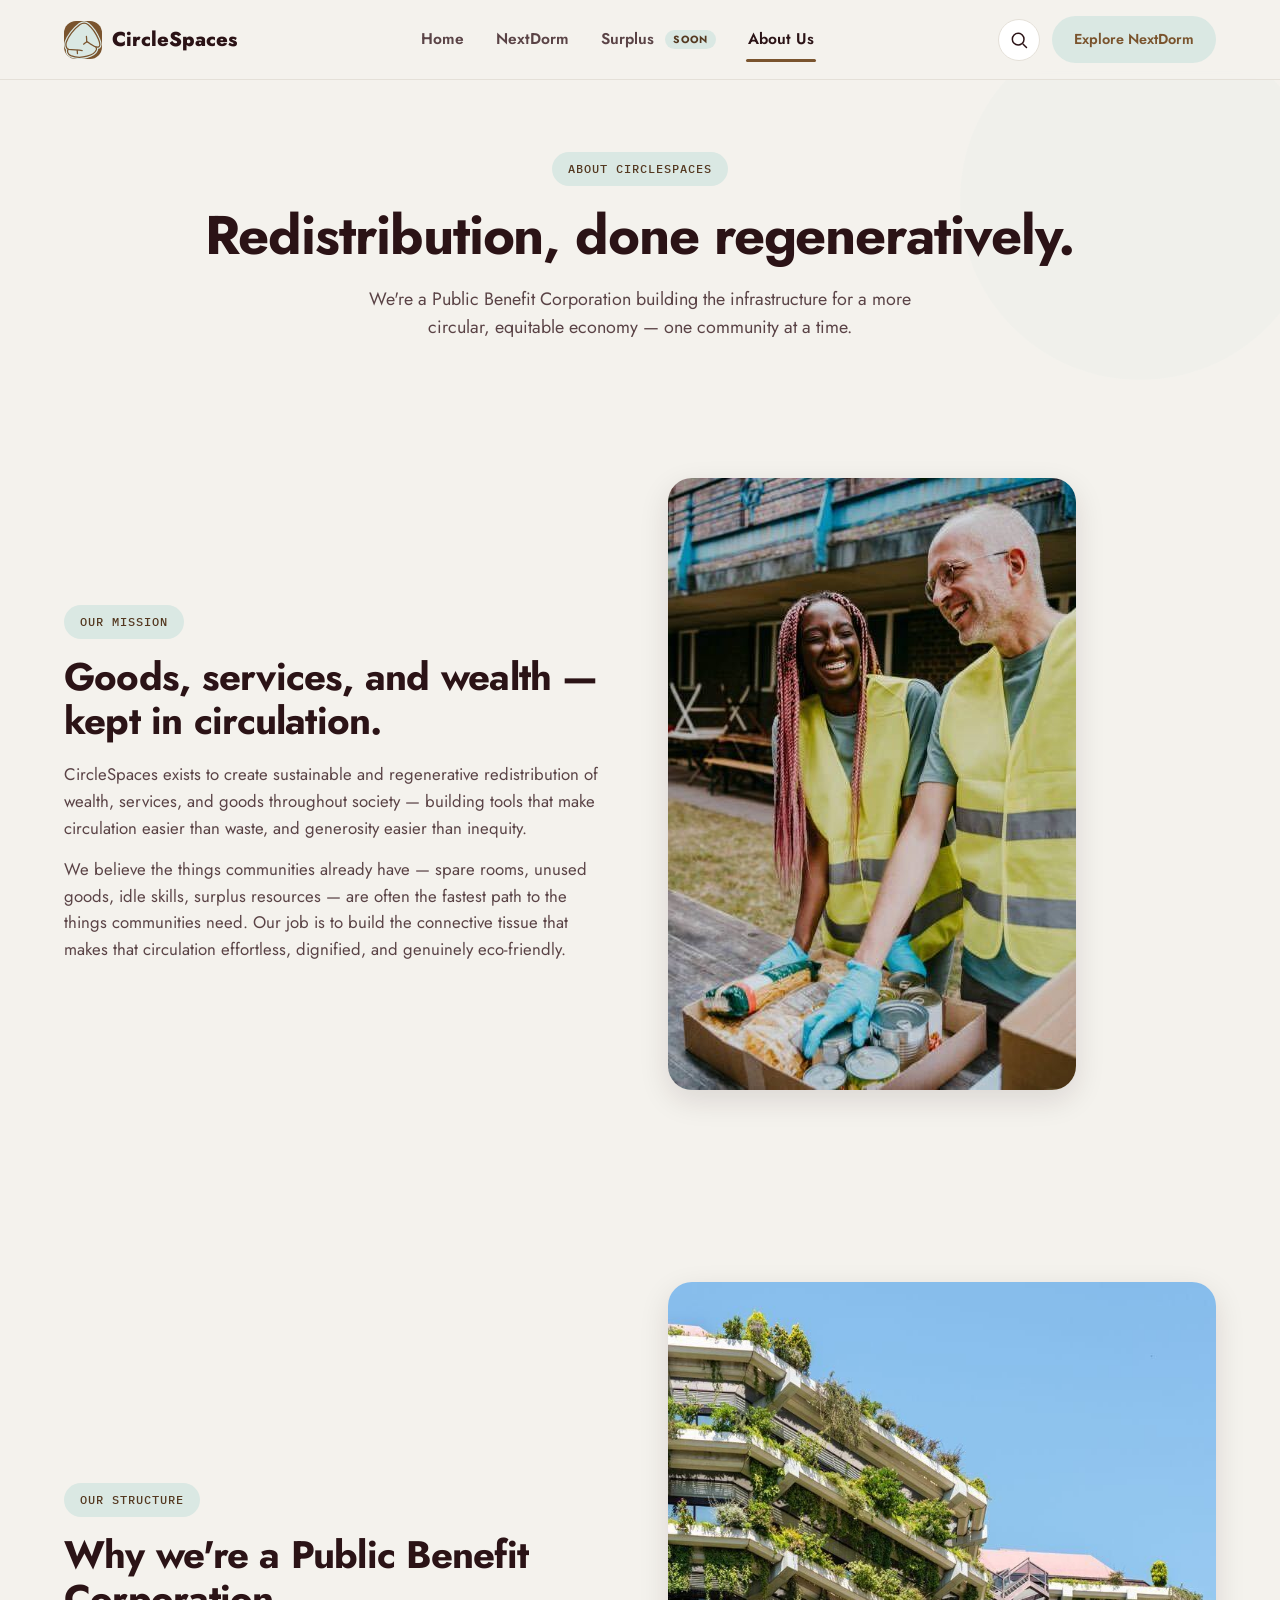
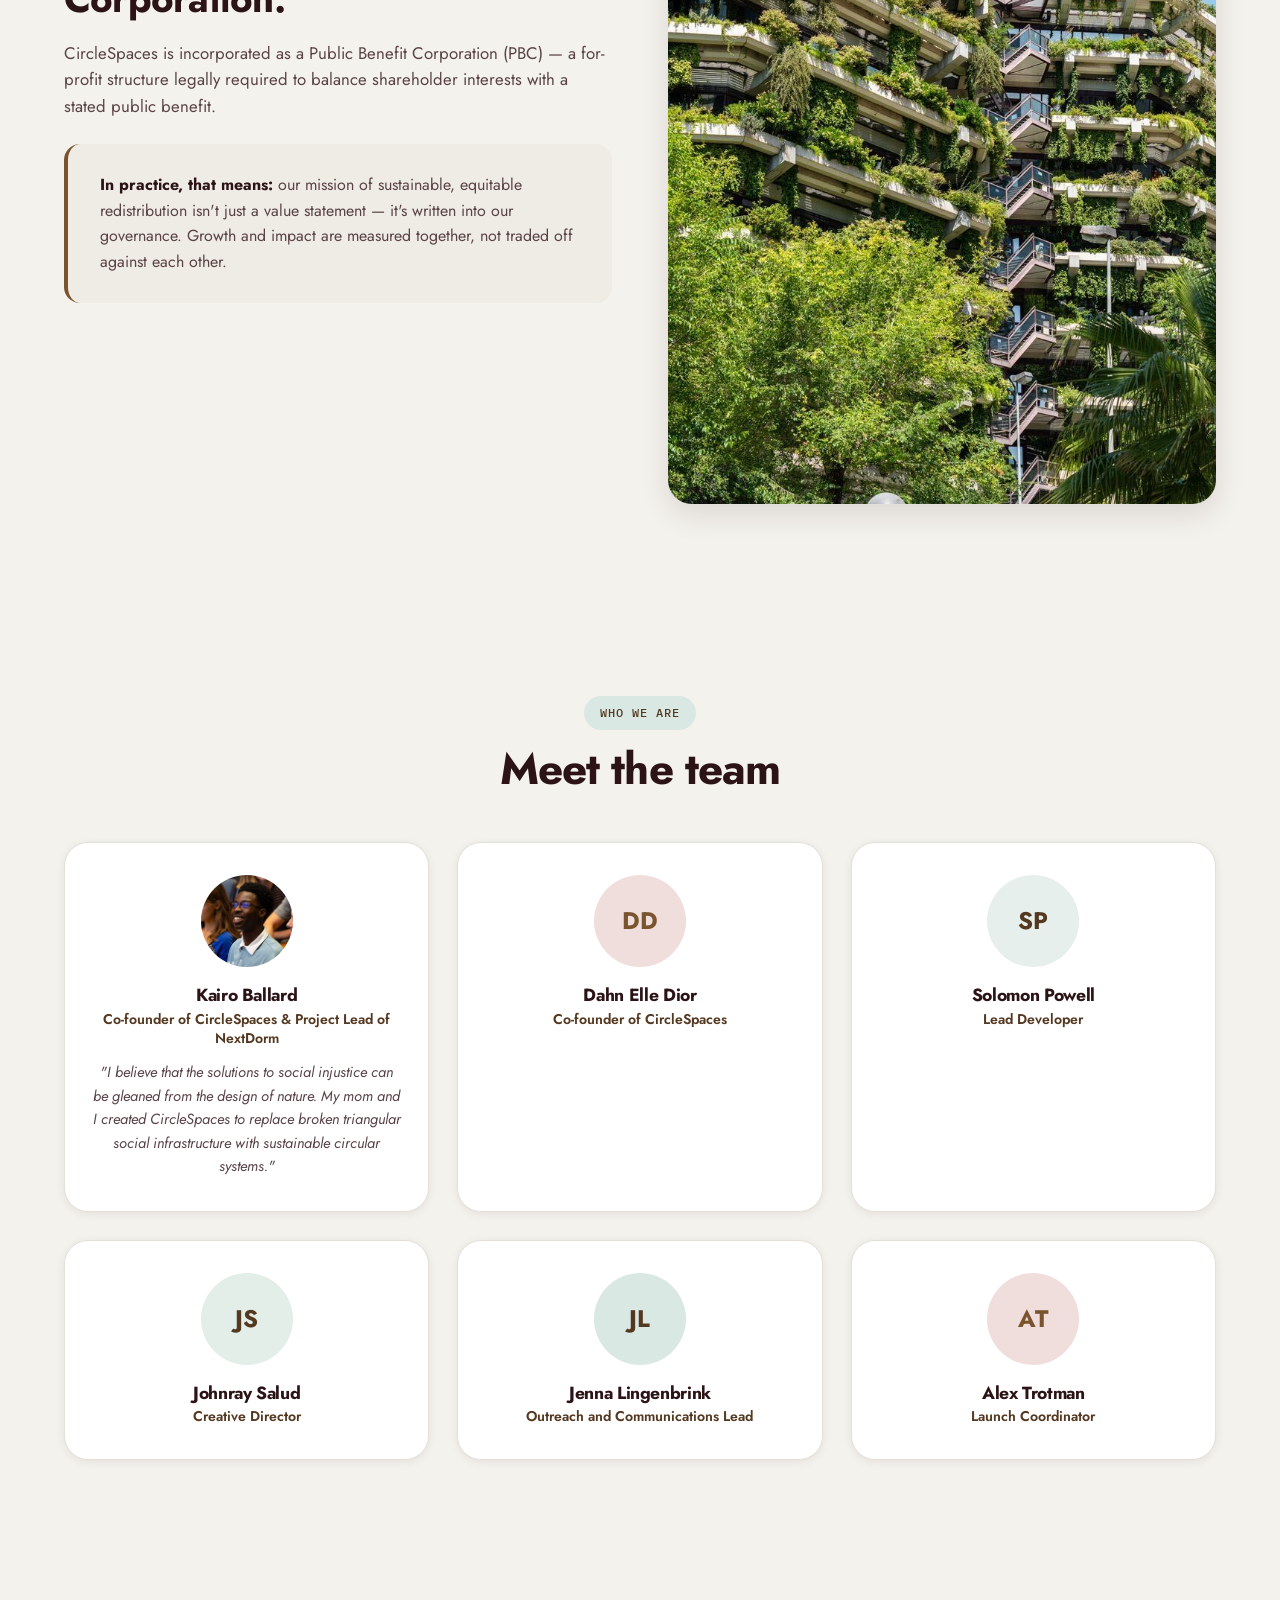
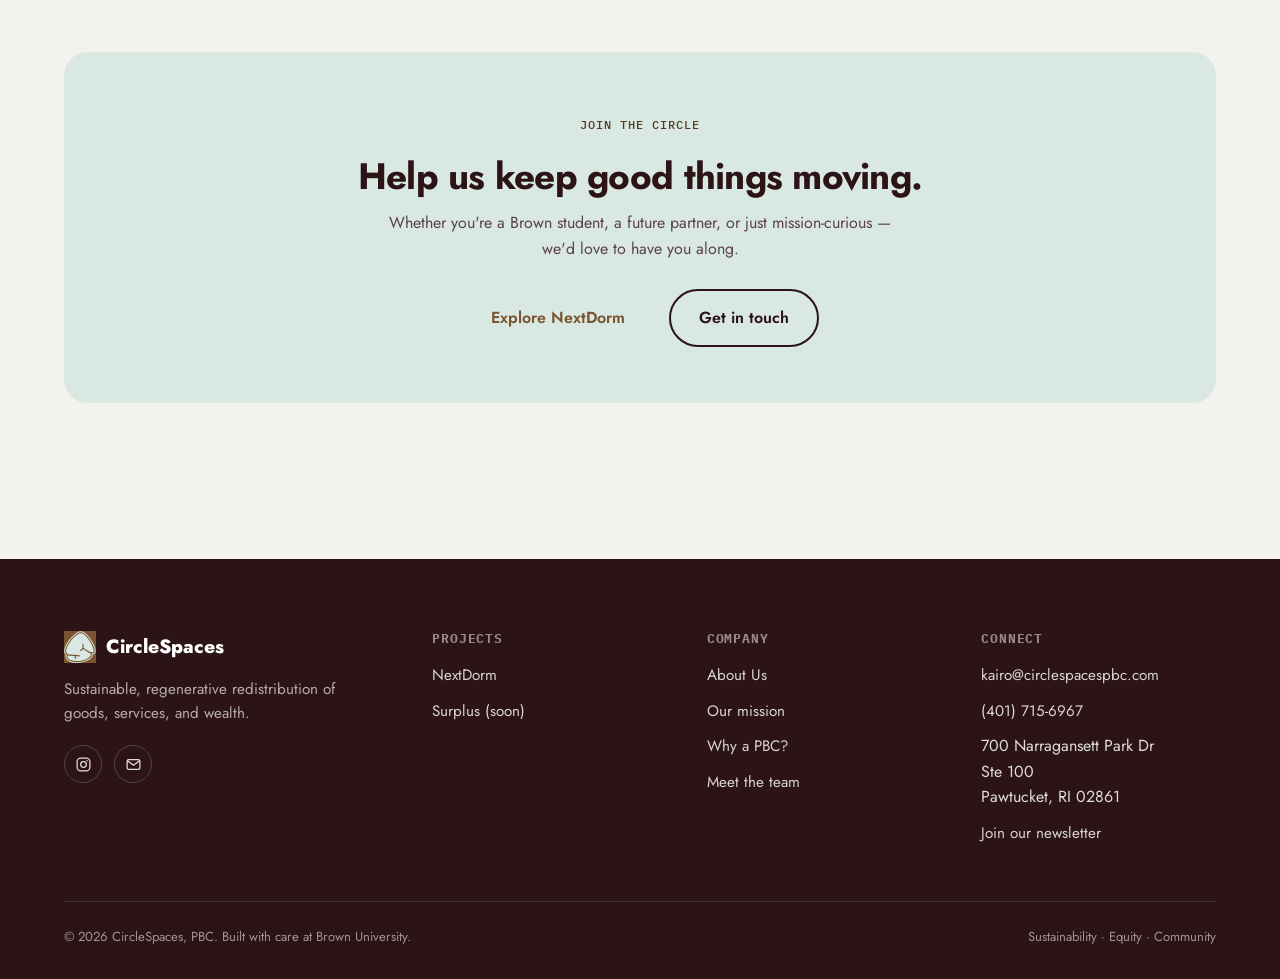
==== about/index.html @ fff47988 "Initial commit: CircleSpaces / NextDorm static site" ====
<!DOCTYPE html>
<html lang="en">
<head>
<meta charset="UTF-8">
<meta name="viewport" content="width=device-width, initial-scale=1.0">
<title>About Us | CircleSpaces</title>
<meta name="description" content="CircleSpaces is a Public Benefit Corporation building tools for the sustainable, equitable redistribution of goods, services, and wealth.">
<link rel="preconnect" href="https://fonts.googleapis.com">
<link rel="preconnect" href="https://fonts.gstatic.com" crossorigin>
<link href="https://fonts.googleapis.com/css2?family=Jost:wght@400;500;600;700;800&family=IBM+Plex+Mono:wght@400;500&display=swap" rel="stylesheet">
<link rel="icon" href="/assets/brand/favicon.svg" type="image/svg+xml">
<link rel="apple-touch-icon" href="/assets/brand/logo-icon.svg">
<link rel="stylesheet" href="/css/styles.css">
</head>
<body>
<a class="skip-link" href="#main">Skip to main content</a>

<header class="site-header">
  <nav class="nav container" aria-label="Primary">
    <a href="/" class="nav-brand">
      <img class="brand-mark" src="/assets/brand/logo-icon.svg" alt="" width="38" height="38">
      CircleSpaces
    </a>

    <div class="nav-links">
      <a href="/">Home</a>
      <a href="/nextdorm/">NextDorm</a>
      <a href="/surplus/">Surplus <span class="nav-badge">Soon</span></a>
      <a href="/about/" aria-current="page">About Us</a>
    </div>

    <div class="nav-actions">
      <div class="search-wrap">
        <button class="icon-btn" data-search-toggle aria-haspopup="true" aria-label="Search the site">
          <svg width="20" height="20" viewBox="0 0 24 24" fill="none" aria-hidden="true"><circle cx="11" cy="11" r="7" stroke="currentColor" stroke-width="1.8"/><path d="M21 21L17 17" stroke="currentColor" stroke-width="1.8" stroke-linecap="round"/></svg>
        </button>
        <div class="search-panel" data-search-panel data-open="false" role="dialog" aria-label="Site search">
          <label class="visually-hidden" for="search-input">Search CircleSpaces</label>
          <input type="search" id="search-input" placeholder="Search pages, mission, projects…">
          <ul class="search-results" data-search-results></ul>
        </div>
      </div>
      <a href="/nextdorm/" class="btn btn-primary btn-sm nav-cta">Explore NextDorm</a>
      <button class="icon-btn nav-toggle" data-nav-toggle aria-label="Open menu" aria-expanded="false" aria-controls="mobile-menu">
        <svg width="20" height="20" viewBox="0 0 24 24" fill="none" aria-hidden="true"><path d="M3 6H21M3 12H21M3 18H21" stroke="currentColor" stroke-width="1.8" stroke-linecap="round"/></svg>
      </button>
    </div>
  </nav>
</header>

<div class="mobile-menu" id="mobile-menu" data-mobile-menu data-open="false">
  <div class="mobile-menu-top">
    <button class="icon-btn" data-mobile-close aria-label="Close menu">
      <svg width="18" height="18" viewBox="0 0 24 24" fill="none" aria-hidden="true"><path d="M6 6L18 18M6 18L18 6" stroke="currentColor" stroke-width="1.8" stroke-linecap="round"/></svg>
    </button>
  </div>
  <nav aria-label="Mobile">
    <a href="/">Home</a>
    <a href="/nextdorm/">NextDorm</a>
    <a href="/surplus/">Surplus <span class="nav-badge">Soon</span></a>
    <a href="/about/">About Us</a>
  </nav>
  <a href="/nextdorm/" class="btn btn-primary">Explore NextDorm</a>
</div>

<main id="main">

  <section class="page-hero container" style="position:relative;">
    <div class="blob" style="width:360px;height:360px;background:var(--yellow);top:-60px;right:-80px;opacity:0.14;z-index:0;"></div>
    <div style="position:relative;z-index:1;">
      <span class="eyebrow reveal is-visible">About CircleSpaces</span>
      <h1 class="reveal is-visible">Redistribution, done regeneratively.</h1>
      <p class="reveal is-visible">We're a Public Benefit Corporation building the infrastructure for a more circular, equitable economy — one community at a time.</p>
    </div>
  </section>

  <!-- ============ MISSION ============ -->
  <section class="section-pad" id="mission">
    <div class="container">
      <div class="two-col">
        <div class="reveal">
          <span class="eyebrow">Our mission</span>
          <h2 style="margin-top:16px;font-size:clamp(1.8rem,3.5vw,2.4rem);">Goods, services, and wealth — kept in circulation.</h2>
          <p style="margin-top:18px;color:var(--ink-soft);font-size:1.05rem;">
            CircleSpaces exists to create sustainable and regenerative redistribution of wealth, services, and goods throughout society — building tools that make circulation easier than waste, and generosity easier than inequity.
          </p>
          <p style="margin-top:14px;color:var(--ink-soft);font-size:1.05rem;">
            We believe the things communities already have — spare rooms, unused goods, idle skills, surplus resources — are often the fastest path to the things communities need. Our job is to build the connective tissue that makes that circulation effortless, dignified, and genuinely eco-friendly.
          </p>
        </div>
        <img class="reveal" src="/assets/images/collage-volunteers.jpg" alt="Volunteers smiling while packing donated goods into a box" loading="lazy">
      </div>
    </div>
  </section>

  <!-- ============ WHY A PBC ============ -->
  <section class="section-pad" id="pbc">
    <div class="container">
      <div class="two-col">
        <div class="reveal">
          <span class="eyebrow">Our structure</span>
          <h2 style="margin-top:16px;font-size:clamp(1.8rem,3.5vw,2.4rem);">Why we're a Public Benefit Corporation.</h2>
          <p style="margin-top:18px;color:var(--ink-soft);font-size:1.05rem;">
            CircleSpaces is incorporated as a Public Benefit Corporation (PBC) — a for-profit structure legally required to balance shareholder interests with a stated public benefit.
          </p>
          <div class="pbc-box">
            <p><strong>In practice, that means:</strong> our mission of sustainable, equitable redistribution isn't just a value statement — it's written into our governance. Growth and impact are measured together, not traded off against each other.</p>
          </div>
        </div>
        <img class="reveal" src="/assets/images/collage-greenbuilding.jpg" alt="A tall building densely covered in green plants, symbolizing regenerative design" loading="lazy">
      </div>
    </div>
  </section>

  <!-- ============ TEAM ============ -->
  <section class="section-pad" id="team">
    <div class="container">
      <div class="section-head center">
        <span class="eyebrow">Who we are</span>
        <h2>Meet the team</h2>
      </div>
      <div class="team-grid reveal-stagger">
        <div class="card team-card">
          <div class="team-avatar"><img src="/assets/team/kairo-ballard.jpg" alt="Kairo Ballard" style="object-position:50% 12%;"></div>
          <h3>Kairo Ballard</h3>
          <p class="team-role">Co-founder of CircleSpaces &amp; Project Lead of NextDorm</p>
          <p class="team-bio">"I believe that the solutions to social injustice can be gleaned from the design of nature. My mom and I created CircleSpaces to replace broken triangular social infrastructure with sustainable circular systems."</p>
        </div>
        <div class="card team-card">
          <div class="team-avatar" style="background:#F0DEDC;color:var(--maroon);">DD</div>
          <h3>Dahn Elle Dior</h3>
          <p class="team-role">Co-founder of CircleSpaces</p>
        </div>
        <div class="card team-card">
          <div class="team-avatar" style="background:#E6EFEC;color:var(--yellow-dark);">SP</div>
          <h3>Solomon Powell</h3>
          <p class="team-role">Lead Developer</p>
        </div>
        <div class="card team-card">
          <div class="team-avatar" style="background:#E3EEE8;color:var(--green-dark);">JS</div>
          <h3>Johnray Salud</h3>
          <p class="team-role">Creative Director</p>
        </div>
        <div class="card team-card">
          <div class="team-avatar" style="background:var(--mist);color:var(--green-dark);">JL</div>
          <h3>Jenna Lingenbrink</h3>
          <p class="team-role">Outreach and Communications Lead</p>
        </div>
        <div class="card team-card">
          <div class="team-avatar" style="background:#F0DEDC;color:var(--maroon);">AT</div>
          <h3>Alex Trotman</h3>
          <p class="team-role">Launch Coordinator</p>
        </div>
      </div>
    </div>
  </section>

  <!-- ============ CTA ============ -->
  <section class="section-pad" id="join">
    <div class="container">
      <div class="cta-band reveal">
        <span class="eyebrow">Join the circle</span>
        <h2 style="margin-top:14px;">Help us keep good things moving.</h2>
        <p>Whether you're a Brown student, a future partner, or just mission-curious — we'd love to have you along.</p>
        <div style="margin-top:28px;display:flex;gap:14px;justify-content:center;flex-wrap:wrap;">
          <a href="/nextdorm/" class="btn btn-primary">Explore NextDorm</a>
          <a href="mailto:kairo@circlespacespbc.com" class="btn btn-outline">Get in touch</a>
        </div>
      </div>
    </div>
  </section>

</main>

<footer class="site-footer">
  <div class="container">
    <div class="footer-top">
      <div>
        <div class="footer-brand">
          <img src="/assets/brand/logo-icon.svg" alt="" width="32" height="32">
          CircleSpaces
        </div>
        <p class="footer-tagline">Sustainable, regenerative redistribution of goods, services, and wealth.</p>
        <div class="footer-social" style="margin-top:20px;">
          <a href="#" aria-label="CircleSpaces on Instagram"><svg width="17" height="17" viewBox="0 0 24 24" fill="none" aria-hidden="true"><rect x="3" y="3" width="18" height="18" rx="5" stroke="currentColor" stroke-width="1.8"/><circle cx="12" cy="12" r="4" stroke="currentColor" stroke-width="1.8"/><circle cx="17.2" cy="6.8" r="1" fill="currentColor"/></svg></a>
          <a href="mailto:kairo@circlespacespbc.com" aria-label="Email CircleSpaces"><svg width="17" height="17" viewBox="0 0 24 24" fill="none" aria-hidden="true"><rect x="3" y="5" width="18" height="14" rx="2.5" stroke="currentColor" stroke-width="1.8"/><path d="M4 7L12 13L20 7" stroke="currentColor" stroke-width="1.8" stroke-linecap="round" stroke-linejoin="round"/></svg></a>
        </div>
      </div>
      <div class="footer-col">
        <h4>Projects</h4>
        <ul>
          <li><a href="/nextdorm/">NextDorm</a></li>
          <li><a href="/surplus/">Surplus (soon)</a></li>
        </ul>
      </div>
      <div class="footer-col">
        <h4>Company</h4>
        <ul>
          <li><a href="/about/">About Us</a></li>
          <li><a href="/about/#mission">Our mission</a></li>
          <li><a href="/about/#pbc">Why a PBC?</a></li>
          <li><a href="/about/#team">Meet the team</a></li>
        </ul>
      </div>
      <div class="footer-col">
        <h4>Connect</h4>
        <ul>
          <li><a href="mailto:kairo@circlespacespbc.com">kairo@circlespacespbc.com</a></li>
          <li><a href="tel:+14017156967">(401) 715-6967</a></li>
          <li>700 Narragansett Park Dr<br>Ste 100<br>Pawtucket, RI 02861</li>
          <li><a href="/#join">Join our newsletter</a></li>
        </ul>
      </div>
    </div>
    <div class="footer-bottom">
      <span>© 2026 CircleSpaces, PBC. Built with care at Brown University.</span>
      <span>Sustainability · Equity · Community</span>
    </div>
  </div>
</footer>

<script src="/js/main.js"></script>
</body>
</html>
---- css/styles.css ----
/* ===================================================================
   CircleSpaces design tokens + shared components
   =================================================================== */

:root {
  /* CircleSpaces brand palette — Street Reuleaux identity (Brown / Commons Blue / Ink / Paper) */
  --mist: #DAE8E3;
  --mist-soft: #ECF3F0;
  --green: #7A542E;
  --green-dark: #543820;
  --yellow: #DAE8E3;
  --yellow-dark: #543820;
  --brown: #5A4346;
  --maroon: #7A542E;

  --ink: #2B1316;
  --ink-soft: #5A4346;
  --paper: #F4F2ED;
  --paper-alt: #EFECE5;
  --white: #FFFFFF;

  --border: #E4E0D8;

  --radius-sm: 10px;
  --radius-md: 16px;
  --radius-lg: 24px;
  --radius-pill: 999px;

  --shadow-sm: 0 2px 10px rgba(43, 19, 22, 0.07);
  --shadow-md: 0 10px 30px rgba(43, 19, 22, 0.12);
  --shadow-lg: 0 24px 60px rgba(43, 19, 22, 0.16);

  --ease-out: cubic-bezier(0.16, 1, 0.3, 1);
  --dur-fast: 180ms;
  --dur-med: 320ms;
  --dur-slow: 560ms;

  --container: 1200px;
}

* {
  box-sizing: border-box;
}

html {
  scroll-behavior: smooth;
  -webkit-text-size-adjust: 100%;
}

@media (prefers-reduced-motion: reduce) {
  html {
    scroll-behavior: auto;
  }
  *, *::before, *::after {
    animation-duration: 0.001ms !important;
    animation-iteration-count: 1 !important;
    transition-duration: 0.001ms !important;
    scroll-behavior: auto !important;
  }
}

body {
  margin: 0;
  font-family: "Jost", -apple-system, BlinkMacSystemFont, "Segoe UI", sans-serif;
  color: var(--ink);
  background: var(--paper);
  line-height: 1.6;
  font-size: 16px;
  min-height: 100dvh;
  overflow-x: hidden;
}

h1, h2, h3, h4 {
  font-family: "Jost", sans-serif;
  line-height: 1.15;
  margin: 0;
  font-weight: 700;
  letter-spacing: -0.02em;
}

p {
  margin: 0;
}

a {
  color: inherit;
  text-decoration: none;
}

img {
  max-width: 100%;
  display: block;
}

button {
  font-family: inherit;
  cursor: pointer;
}

ul {
  margin: 0;
  padding: 0;
  list-style: none;
}

.container {
  max-width: var(--container);
  margin: 0 auto;
  padding: 0 24px;
}

@media (max-width: 640px) {
  .container { padding: 0 20px; }
}

.visually-hidden {
  position: absolute;
  width: 1px;
  height: 1px;
  overflow: hidden;
  clip: rect(0 0 0 0);
  white-space: nowrap;
}

/* skip link */
.skip-link {
  position: absolute;
  left: -9999px;
  top: 0;
  background: var(--ink);
  color: var(--white);
  padding: 10px 18px;
  border-radius: var(--radius-sm);
  z-index: 1000;
}
.skip-link:focus {
  left: 16px;
  top: 16px;
}

:focus-visible {
  outline: 3px solid var(--green-dark);
  outline-offset: 2px;
  border-radius: 6px;
}

/* ===================== Buttons ===================== */

.btn {
  display: inline-flex;
  align-items: center;
  justify-content: center;
  gap: 8px;
  padding: 14px 28px;
  border-radius: var(--radius-pill);
  font-weight: 600;
  font-size: 1rem;
  border: 2px solid transparent;
  transition: filter var(--dur-fast) var(--ease-out), background var(--dur-fast) var(--ease-out), color var(--dur-fast) var(--ease-out), transform var(--dur-fast) var(--ease-out);
  white-space: nowrap;
}
.btn:active {
  transform: scale(0.98);
}
.btn-primary {
  background: var(--mist);
  color: var(--green);
}
.btn-primary:hover,
.btn-primary:focus-visible {
  filter: brightness(0.94);
}
.btn-outline {
  background: transparent;
  border-color: var(--ink);
  color: var(--ink);
}
.btn-outline:hover {
  background: var(--ink);
  color: var(--white);
}
.btn-outline-light {
  background: transparent;
  border-color: rgba(218, 232, 227, 0.7);
  color: var(--mist);
}
.btn-outline-light:hover {
  background: var(--mist);
  color: var(--green);
}
.btn-green {
  background: var(--green);
  color: var(--white);
}
.btn-green:hover,
.btn-green:focus-visible {
  filter: brightness(1.15);
}
.btn-lg {
  padding: 20px 44px;
  font-size: 1.15rem;
}
.btn-sm {
  padding: 10px 20px;
  font-size: 0.9rem;
}

/* ===================== Nav ===================== */

.site-header {
  position: sticky;
  top: 0;
  z-index: 200;
  background: rgba(244, 242, 237, 0.88);
  backdrop-filter: blur(10px);
  border-bottom: 1px solid var(--border);
}

.nav {
  display: flex;
  align-items: center;
  justify-content: space-between;
  gap: 24px;
  padding: 16px 24px;
}

.nav-brand {
  display: flex;
  align-items: center;
  gap: 10px;
  font-family: "Jost", sans-serif;
  font-weight: 800;
  font-size: 1.25rem;
  color: var(--ink);
  flex-shrink: 0;
}

.brand-mark {
  width: 38px;
  height: 38px;
  border-radius: 12px;
  flex-shrink: 0;
}

.nav-links {
  display: flex;
  align-items: center;
  gap: 28px;
  font-weight: 600;
  font-size: 0.97rem;
}

.nav-links a {
  position: relative;
  padding: 6px 2px;
  color: var(--ink-soft);
  transition: color var(--dur-fast);
}
.nav-links a:hover,
.nav-links a[aria-current="page"] {
  color: var(--ink);
}
.nav-links a[aria-current="page"]::after {
  content: "";
  position: absolute;
  left: 0;
  right: 0;
  bottom: -4px;
  height: 3px;
  background: var(--green);
  border-radius: 2px;
}

.nav-badge {
  font-size: 0.65rem;
  font-weight: 700;
  text-transform: uppercase;
  letter-spacing: 0.04em;
  background: var(--mist);
  color: var(--green-dark);
  padding: 2px 8px;
  border-radius: var(--radius-pill);
  margin-left: 6px;
  vertical-align: middle;
}

.nav-actions {
  display: flex;
  align-items: center;
  gap: 12px;
  flex-shrink: 0;
}

.icon-btn {
  display: inline-flex;
  align-items: center;
  justify-content: center;
  width: 42px;
  height: 42px;
  border-radius: 50%;
  border: 1.5px solid var(--border);
  background: var(--white);
  color: var(--ink);
  transition: background var(--dur-fast), border-color var(--dur-fast), transform var(--dur-fast);
}
.icon-btn:hover {
  background: var(--mist-soft);
  border-color: var(--green);
  transform: translateY(-1px);
}

.nav-toggle {
  display: none;
}

/* search */
.search-wrap {
  position: relative;
}
.search-panel {
  position: absolute;
  top: calc(100% + 10px);
  right: 0;
  width: min(360px, 90vw);
  background: var(--white);
  border-radius: var(--radius-md);
  box-shadow: var(--shadow-lg);
  padding: 14px;
  border: 1px solid var(--border);
  transform: translateY(-8px) scale(0.98);
  opacity: 0;
  pointer-events: none;
  transition: transform var(--dur-fast) var(--ease-out), opacity var(--dur-fast) var(--ease-out);
}
.search-panel[data-open="true"] {
  transform: translateY(0) scale(1);
  opacity: 1;
  pointer-events: auto;
}
.search-panel input[type="search"] {
  width: 100%;
  padding: 12px 14px;
  border-radius: var(--radius-sm);
  border: 1.5px solid var(--border);
  font-size: 0.95rem;
  font-family: inherit;
}
.search-panel input[type="search"]:focus {
  border-color: var(--green);
}
.search-results {
  margin-top: 10px;
  max-height: 280px;
  overflow-y: auto;
}
.search-results li a {
  display: block;
  padding: 10px 12px;
  border-radius: var(--radius-sm);
  font-size: 0.9rem;
  font-weight: 500;
}
.search-results li a:hover,
.search-results li a:focus-visible {
  background: var(--mist-soft);
}
.search-results .search-empty {
  padding: 10px 12px;
  color: var(--ink-soft);
  font-size: 0.88rem;
}
.search-results mark {
  background: var(--yellow);
  color: var(--ink);
  border-radius: 3px;
  padding: 0 2px;
}

@media (max-width: 860px) {
  .nav-links { display: none; }
  .nav-toggle {
    display: inline-flex;
  }
  .nav-cta { display: none; }
}

/* mobile drawer */
.mobile-menu {
  position: fixed;
  inset: 0;
  z-index: 300;
  background: var(--paper);
  display: flex;
  flex-direction: column;
  padding: 24px;
  transform: translateX(100%);
  transition: transform var(--dur-med) var(--ease-out);
}
.mobile-menu[data-open="true"] {
  transform: translateX(0);
}
.mobile-menu-top {
  display: flex;
  justify-content: flex-end;
}
.mobile-menu nav {
  margin-top: 40px;
  display: flex;
  flex-direction: column;
  gap: 8px;
}
.mobile-menu nav a {
  font-family: "Jost", sans-serif;
  font-size: 1.6rem;
  font-weight: 700;
  padding: 14px 4px;
  border-bottom: 1px solid var(--border);
}
.mobile-menu .btn {
  margin-top: 28px;
  align-self: flex-start;
}

/* ===================== Hero / sections ===================== */

section {
  position: relative;
}

.section-pad {
  padding: 96px 0;
}
@media (max-width: 700px) {
  .section-pad { padding: 64px 0; }
}

.eyebrow {
  display: inline-flex;
  align-items: center;
  gap: 8px;
  font-family: "IBM Plex Mono", monospace;
  font-weight: 500;
  font-size: 0.78rem;
  text-transform: uppercase;
  letter-spacing: 0.08em;
  color: var(--green-dark);
  background: var(--mist);
  padding: 7px 16px;
  border-radius: var(--radius-pill);
}

.section-head {
  max-width: 680px;
  margin-bottom: 48px;
}
.section-head h2 {
  font-size: clamp(1.9rem, 3.5vw, 2.75rem);
  margin-top: 14px;
}
.section-head p {
  margin-top: 16px;
  font-size: 1.1rem;
  color: var(--ink-soft);
}
.section-head.center {
  margin-left: auto;
  margin-right: auto;
  text-align: center;
}

/* reveal-on-scroll */
.reveal {
  opacity: 0;
  transform: translateY(28px);
  transition: opacity var(--dur-slow) var(--ease-out), transform var(--dur-slow) var(--ease-out);
}
.reveal.is-visible {
  opacity: 1;
  transform: translateY(0);
}
.reveal-stagger > * {
  opacity: 0;
  transform: translateY(24px);
  transition: opacity var(--dur-slow) var(--ease-out), transform var(--dur-slow) var(--ease-out);
}
.reveal-stagger.is-visible > * {
  opacity: 1;
  transform: translateY(0);
}
.reveal-stagger.is-visible > *:nth-child(1) { transition-delay: 0ms; }
.reveal-stagger.is-visible > *:nth-child(2) { transition-delay: 80ms; }
.reveal-stagger.is-visible > *:nth-child(3) { transition-delay: 160ms; }
.reveal-stagger.is-visible > *:nth-child(4) { transition-delay: 240ms; }
.reveal-stagger.is-visible > *:nth-child(5) { transition-delay: 320ms; }
.reveal-stagger.is-visible > *:nth-child(6) { transition-delay: 400ms; }

@media (prefers-reduced-motion: reduce) {
  .reveal, .reveal-stagger > * {
    opacity: 1;
    transform: none;
  }
}

/* blobs */
.blob {
  position: absolute;
  border-radius: 50%;
  filter: blur(0px);
  z-index: 0;
}

/* ===================== Cards ===================== */

.card {
  background: var(--white);
  border-radius: var(--radius-lg);
  border: 1px solid var(--border);
  box-shadow: var(--shadow-sm);
  transition: transform var(--dur-med) var(--ease-out), box-shadow var(--dur-med) var(--ease-out);
}
.card:hover {
  transform: translateY(-6px);
  box-shadow: var(--shadow-md);
}

.pillar-grid {
  display: grid;
  grid-template-columns: repeat(3, 1fr);
  gap: 24px;
}
@media (max-width: 860px) {
  .pillar-grid { grid-template-columns: 1fr; }
}
.pillar-card {
  padding: 36px 30px;
}
.pillar-icon {
  width: 56px;
  height: 56px;
  border-radius: 16px;
  display: inline-flex;
  align-items: center;
  justify-content: center;
  margin-bottom: 20px;
}
.pillar-card h3 {
  font-size: 1.25rem;
  margin-bottom: 10px;
}
.pillar-card p {
  color: var(--ink-soft);
  font-size: 0.98rem;
}

/* feature grid (nextdorm) */
.feature-grid {
  display: grid;
  grid-template-columns: repeat(2, 1fr);
  gap: 20px;
}
@media (max-width: 700px) {
  .feature-grid { grid-template-columns: 1fr; }
}
.feature-card {
  padding: 28px;
  display: flex;
  gap: 16px;
  align-items: flex-start;
}
.feature-card .pillar-icon {
  margin-bottom: 0;
  flex-shrink: 0;
}
.feature-card h3 {
  font-size: 1.1rem;
  margin-bottom: 6px;
}
.feature-card p {
  color: var(--ink-soft);
  font-size: 0.95rem;
}

/* ===================== Collage ===================== */

.collage {
  display: grid;
  grid-template-columns: repeat(6, 1fr);
  grid-auto-rows: 120px;
  gap: 16px;
}
.collage-item {
  position: relative;
  border-radius: var(--radius-md);
  overflow: hidden;
  box-shadow: var(--shadow-sm);
  border: 1px solid var(--border);
}
.collage-item img {
  width: 100%;
  height: 100%;
  object-fit: cover;
}
.collage-item .tag {
  position: absolute;
  left: 14px;
  bottom: 14px;
  background: rgba(43,19,22,0.72);
  color: var(--white);
  font-size: 0.78rem;
  font-weight: 600;
  padding: 6px 12px;
  border-radius: var(--radius-pill);
  backdrop-filter: blur(4px);
}
.collage-item.rotate-l { transform: rotate(-2deg); }
.collage-item.rotate-r { transform: rotate(2deg); }

.collage-item.c1 { grid-column: 1 / 3; grid-row: 1 / 3; }
.collage-item.c2 { grid-column: 3 / 5; grid-row: 1 / 2; }
.collage-item.c3 { grid-column: 5 / 7; grid-row: 1 / 3; }
.collage-item.c4 { grid-column: 3 / 4; grid-row: 2 / 4; }
.collage-item.c5 { grid-column: 4 / 5; grid-row: 2 / 3; }
.collage-item.c6 { grid-column: 1 / 3; grid-row: 3 / 4; }
.collage-item.c7 { grid-column: 4 / 7; grid-row: 3 / 4; }

@media (max-width: 860px) {
  .collage {
    grid-template-columns: repeat(2, 1fr);
    grid-auto-rows: 140px;
  }
  .collage-item.c1, .collage-item.c2, .collage-item.c3,
  .collage-item.c4, .collage-item.c5, .collage-item.c6, .collage-item.c7 {
    grid-column: auto;
    grid-row: span 2;
    transform: none;
  }
}

/* ===================== Flagship project card ===================== */

.flagship {
  display: grid;
  grid-template-columns: 1.1fr 1fr;
  gap: 0;
  border-radius: var(--radius-lg);
  overflow: hidden;
  background: var(--green);
  box-shadow: var(--shadow-md);
}
@media (max-width: 860px) {
  .flagship { grid-template-columns: 1fr; }
}
.flagship-copy {
  padding: 56px;
  color: var(--white);
  display: flex;
  flex-direction: column;
  justify-content: center;
  gap: 18px;
}
@media (max-width: 700px) {
  .flagship-copy { padding: 36px 28px; }
}
.flagship-copy .eyebrow {
  background: rgba(255,255,255,0.18);
  color: var(--white);
  align-self: flex-start;
}
.flagship-copy h3 {
  color: var(--white);
  font-size: clamp(1.6rem, 3vw, 2.2rem);
}
.flagship-copy p {
  color: rgba(255,255,255,0.92);
  font-size: 1.05rem;
}
.flagship-visual {
  position: relative;
  background: var(--yellow);
  min-height: 320px;
  display: flex;
  align-items: center;
  justify-content: center;
  overflow: hidden;
}
.flagship-visual img.mascot {
  width: 62%;
  max-width: 280px;
  filter: drop-shadow(0 14px 24px rgba(0,0,0,0.18));
  animation: float 5s ease-in-out infinite;
}
@media (prefers-reduced-motion: reduce) {
  .flagship-visual img.mascot { animation: none; }
}
@keyframes float {
  0%, 100% { transform: translateY(0); }
  50% { transform: translateY(-14px); }
}

/* surplus teaser card */
.surplus-card {
  padding: 40px;
  display: flex;
  align-items: center;
  justify-content: space-between;
  gap: 24px;
  flex-wrap: wrap;
  background: var(--paper-alt);
  border: 1.5px dashed var(--border);
}
.surplus-card h3 {
  font-size: 1.4rem;
}
.surplus-card p {
  color: var(--ink-soft);
  margin-top: 8px;
  max-width: 460px;
}

/* ===================== Stats band ===================== */

.stats-band {
  background: var(--ink);
  color: var(--white);
  border-radius: var(--radius-lg);
  padding: 56px 40px;
  display: grid;
  grid-template-columns: repeat(4, 1fr);
  gap: 24px;
  text-align: center;
}
@media (max-width: 860px) {
  .stats-band { grid-template-columns: repeat(2, 1fr); }
}
.stats-band .num {
  font-family: "Jost", sans-serif;
  font-size: clamp(2rem, 4vw, 2.75rem);
  font-weight: 800;
  color: var(--yellow);
}
.stats-band .label {
  margin-top: 6px;
  font-size: 0.92rem;
  color: rgba(255,255,255,0.78);
}

/* ===================== Newsletter / CTA band ===================== */

.cta-band {
  background: var(--mist);
  border-radius: var(--radius-lg);
  padding: 56px;
  text-align: center;
}
@media (max-width: 700px) {
  .cta-band { padding: 40px 24px; }
}
.cta-band h2 {
  font-size: clamp(1.7rem, 3vw, 2.3rem);
}
.cta-band p {
  margin-top: 12px;
  color: var(--ink-soft);
  max-width: 520px;
  margin-inline: auto;
}
.cta-form {
  margin-top: 28px;
  display: flex;
  gap: 10px;
  max-width: 440px;
  margin-inline: auto;
  flex-wrap: wrap;
  justify-content: center;
}
.cta-form input[type="email"] {
  flex: 1;
  min-width: 220px;
  padding: 14px 18px;
  border-radius: var(--radius-pill);
  border: 1.5px solid var(--border);
  font-size: 0.98rem;
  font-family: inherit;
}
.cta-form input[type="email"]:focus {
  border-color: var(--green);
}
.form-note {
  margin-top: 12px;
  font-size: 0.82rem;
  color: var(--ink-soft);
}
.form-success {
  margin-top: 16px;
  color: var(--green-dark);
  font-weight: 600;
  display: none;
}
.form-success[data-show="true"] {
  display: block;
}
.form-error {
  margin-top: 16px;
  color: #B3261E;
  font-weight: 600;
  display: none;
}
.form-error[data-show="true"] {
  display: block;
}

/* ===================== Footer ===================== */

.site-footer {
  background: var(--ink);
  color: rgba(255,255,255,0.85);
  padding: 72px 0 32px;
  margin-top: 60px;
}
.footer-top {
  display: grid;
  grid-template-columns: 1.4fr 1fr 1fr 1fr;
  gap: 40px;
}
@media (max-width: 860px) {
  .footer-top { grid-template-columns: 1fr 1fr; }
}
@media (max-width: 540px) {
  .footer-top { grid-template-columns: 1fr; }
}
.footer-brand {
  display: flex;
  align-items: center;
  gap: 10px;
  font-family: "Jost", sans-serif;
  font-weight: 800;
  font-size: 1.2rem;
  color: var(--white);
}
.footer-tagline {
  margin-top: 14px;
  color: rgba(255,255,255,0.65);
  font-size: 0.95rem;
  max-width: 280px;
}
.footer-col h4 {
  font-family: "IBM Plex Mono", monospace;
  font-size: 0.82rem;
  text-transform: uppercase;
  letter-spacing: 0.06em;
  color: rgba(255,255,255,0.5);
  margin-bottom: 16px;
}
.footer-col ul {
  display: flex;
  flex-direction: column;
  gap: 10px;
}
.footer-col a {
  color: rgba(255,255,255,0.82);
  font-size: 0.95rem;
  transition: color var(--dur-fast);
}
.footer-col a:hover {
  color: var(--yellow);
}
.footer-bottom {
  margin-top: 56px;
  padding-top: 24px;
  border-top: 1px solid rgba(255,255,255,0.12);
  display: flex;
  justify-content: space-between;
  gap: 12px;
  flex-wrap: wrap;
  font-size: 0.82rem;
  color: rgba(255,255,255,0.55);
}
.footer-social {
  display: flex;
  gap: 12px;
}
.footer-social a {
  width: 38px;
  height: 38px;
  border-radius: 50%;
  border: 1px solid rgba(255,255,255,0.2);
  display: flex;
  align-items: center;
  justify-content: center;
  transition: background var(--dur-fast), border-color var(--dur-fast);
}
.footer-social a:hover {
  background: var(--yellow);
  border-color: var(--yellow);
  color: var(--ink);
}

/* ===================== Modal (waitlist) ===================== */

.modal-overlay {
  position: fixed;
  inset: 0;
  z-index: 500;
  background: rgba(43, 19, 22, 0.55);
  display: flex;
  align-items: center;
  justify-content: center;
  padding: 20px;
  opacity: 0;
  pointer-events: none;
  transition: opacity var(--dur-med) var(--ease-out);
}
.modal-overlay[data-open="true"] {
  opacity: 1;
  pointer-events: auto;
}
.modal-box {
  background: var(--paper);
  border-radius: var(--radius-lg);
  max-width: 440px;
  width: 100%;
  padding: 40px;
  position: relative;
  box-shadow: var(--shadow-lg);
  transform: translateY(16px) scale(0.97);
  transition: transform var(--dur-med) var(--ease-out);
}
.modal-overlay[data-open="true"] .modal-box {
  transform: translateY(0) scale(1);
}
.modal-close {
  position: absolute;
  top: 16px;
  right: 16px;
}
.modal-box h3 {
  font-size: 1.5rem;
  padding-right: 30px;
}
.modal-box p {
  margin-top: 10px;
  color: var(--ink-soft);
}
.modal-form {
  margin-top: 22px;
  display: flex;
  flex-direction: column;
  gap: 12px;
}
.modal-form label {
  font-size: 0.85rem;
  font-weight: 600;
}
.modal-form input {
  padding: 13px 16px;
  border-radius: var(--radius-sm);
  border: 1.5px solid var(--border);
  font-family: inherit;
  font-size: 0.97rem;
}
.modal-form input:focus {
  border-color: var(--green);
}
.modal-success {
  display: none;
  text-align: center;
  padding: 10px 0;
}
.modal-success[data-show="true"] {
  display: block;
}
.modal-success .pillar-icon {
  margin: 0 auto 16px;
}
.modal-error {
  display: none;
  margin-top: 14px;
  color: #B3261E;
  font-size: 0.85rem;
  text-align: center;
}
.modal-error[data-show="true"] {
  display: block;
}

/* ===================== Page hero (sub-pages) ===================== */

.page-hero {
  padding: 72px 0 40px;
  text-align: center;
}
.page-hero .eyebrow {
  margin-bottom: 18px;
}
.page-hero h1 {
  font-size: clamp(2.2rem, 5vw, 3.4rem);
}
.page-hero p {
  margin: 18px auto 0;
  max-width: 600px;
  color: var(--ink-soft);
  font-size: 1.12rem;
}

/* how-it-works path (nextdorm) */
.path {
  display: flex;
  justify-content: space-between;
  gap: 24px;
  position: relative;
}
.path::before {
  content: "";
  position: absolute;
  top: 36px;
  left: 60px;
  right: 60px;
  height: 3px;
  background-image: linear-gradient(to right, var(--border) 50%, transparent 50%);
  background-size: 16px 3px;
}
@media (max-width: 760px) {
  .path { flex-direction: column; }
  .path::before { display: none; }
}
.path-step {
  flex: 1;
  text-align: center;
  position: relative;
  z-index: 1;
}
@media (max-width: 760px) {
  .path-step {
    display: flex;
    align-items: center;
    gap: 18px;
    text-align: left;
  }
}
.path-num {
  width: 72px;
  height: 72px;
  border-radius: 50%;
  background: var(--green);
  color: var(--mist);
  font-family: "Jost", sans-serif;
  font-weight: 800;
  font-size: 1.5rem;
  display: flex;
  align-items: center;
  justify-content: center;
  margin: 0 auto 18px;
  box-shadow: var(--shadow-md);
  flex-shrink: 0;
}
@media (max-width: 760px) {
  .path-num { margin: 0; }
}
.path-step h3 {
  font-size: 1.1rem;
  margin-bottom: 6px;
}
.path-step p {
  color: var(--ink-soft);
  font-size: 0.92rem;
  max-width: 220px;
  margin-inline: auto;
}
@media (max-width: 760px) {
  .path-step p { margin-inline: 0; max-width: none; }
}

/* coming soon (surplus) */
.coming-soon-hero {
  padding: 110px 0 90px;
  text-align: center;
  position: relative;
  overflow: hidden;
}
.coming-soon-badge {
  display: inline-flex;
  align-items: center;
  gap: 10px;
  background: var(--maroon);
  color: var(--white);
  padding: 10px 22px;
  border-radius: var(--radius-pill);
  font-weight: 700;
  font-size: 0.85rem;
  letter-spacing: 0.03em;
  margin-bottom: 24px;
}

/* values grid (about) */
.values-grid {
  display: grid;
  grid-template-columns: repeat(2, 1fr);
  gap: 20px;
}
@media (max-width: 700px) {
  .values-grid { grid-template-columns: 1fr; }
}
.value-card {
  padding: 30px;
  display: flex;
  gap: 16px;
}

/* team / founders grid */
.team-grid {
  display: grid;
  grid-template-columns: repeat(3, 1fr);
  gap: 28px;
}
@media (max-width: 860px) {
  .team-grid { grid-template-columns: repeat(2, 1fr); }
}
@media (max-width: 560px) {
  .team-grid { grid-template-columns: 1fr; }
}
.team-card {
  padding: 32px 26px;
  text-align: center;
  display: flex;
  flex-direction: column;
  align-items: center;
}
.team-avatar {
  width: 92px;
  height: 92px;
  border-radius: 50%;
  display: flex;
  align-items: center;
  justify-content: center;
  font-weight: 700;
  font-size: 1.5rem;
  letter-spacing: 0.02em;
  margin-bottom: 18px;
  flex-shrink: 0;
  overflow: hidden;
}
.team-avatar img {
  width: 100%;
  height: 100%;
  object-fit: cover;
}
.team-card h3 {
  font-size: 1.1rem;
  margin-bottom: 4px;
}
.team-role {
  color: var(--green-dark);
  font-size: 0.88rem;
  font-weight: 600;
  line-height: 1.4;
}
.team-bio {
  color: var(--ink-soft);
  font-size: 0.92rem;
  line-height: 1.6;
  margin-top: 12px;
  font-style: italic;
}

/* two-col */
.two-col {
  display: grid;
  grid-template-columns: 1fr 1fr;
  gap: 56px;
  align-items: center;
}
@media (max-width: 860px) {
  .two-col { grid-template-columns: 1fr; gap: 32px; }
}
.two-col img {
  border-radius: var(--radius-lg);
  box-shadow: var(--shadow-md);
}

/* PBC info box */
.pbc-box {
  background: var(--paper-alt);
  border-left: 4px solid var(--green);
  border-radius: var(--radius-md);
  padding: 28px 32px;
  margin-top: 24px;
}
.pbc-box p { color: var(--ink-soft); }
.pbc-box strong { color: var(--ink); }

.text-center { text-align: center; }
.mt-lg { margin-top: 56px; }
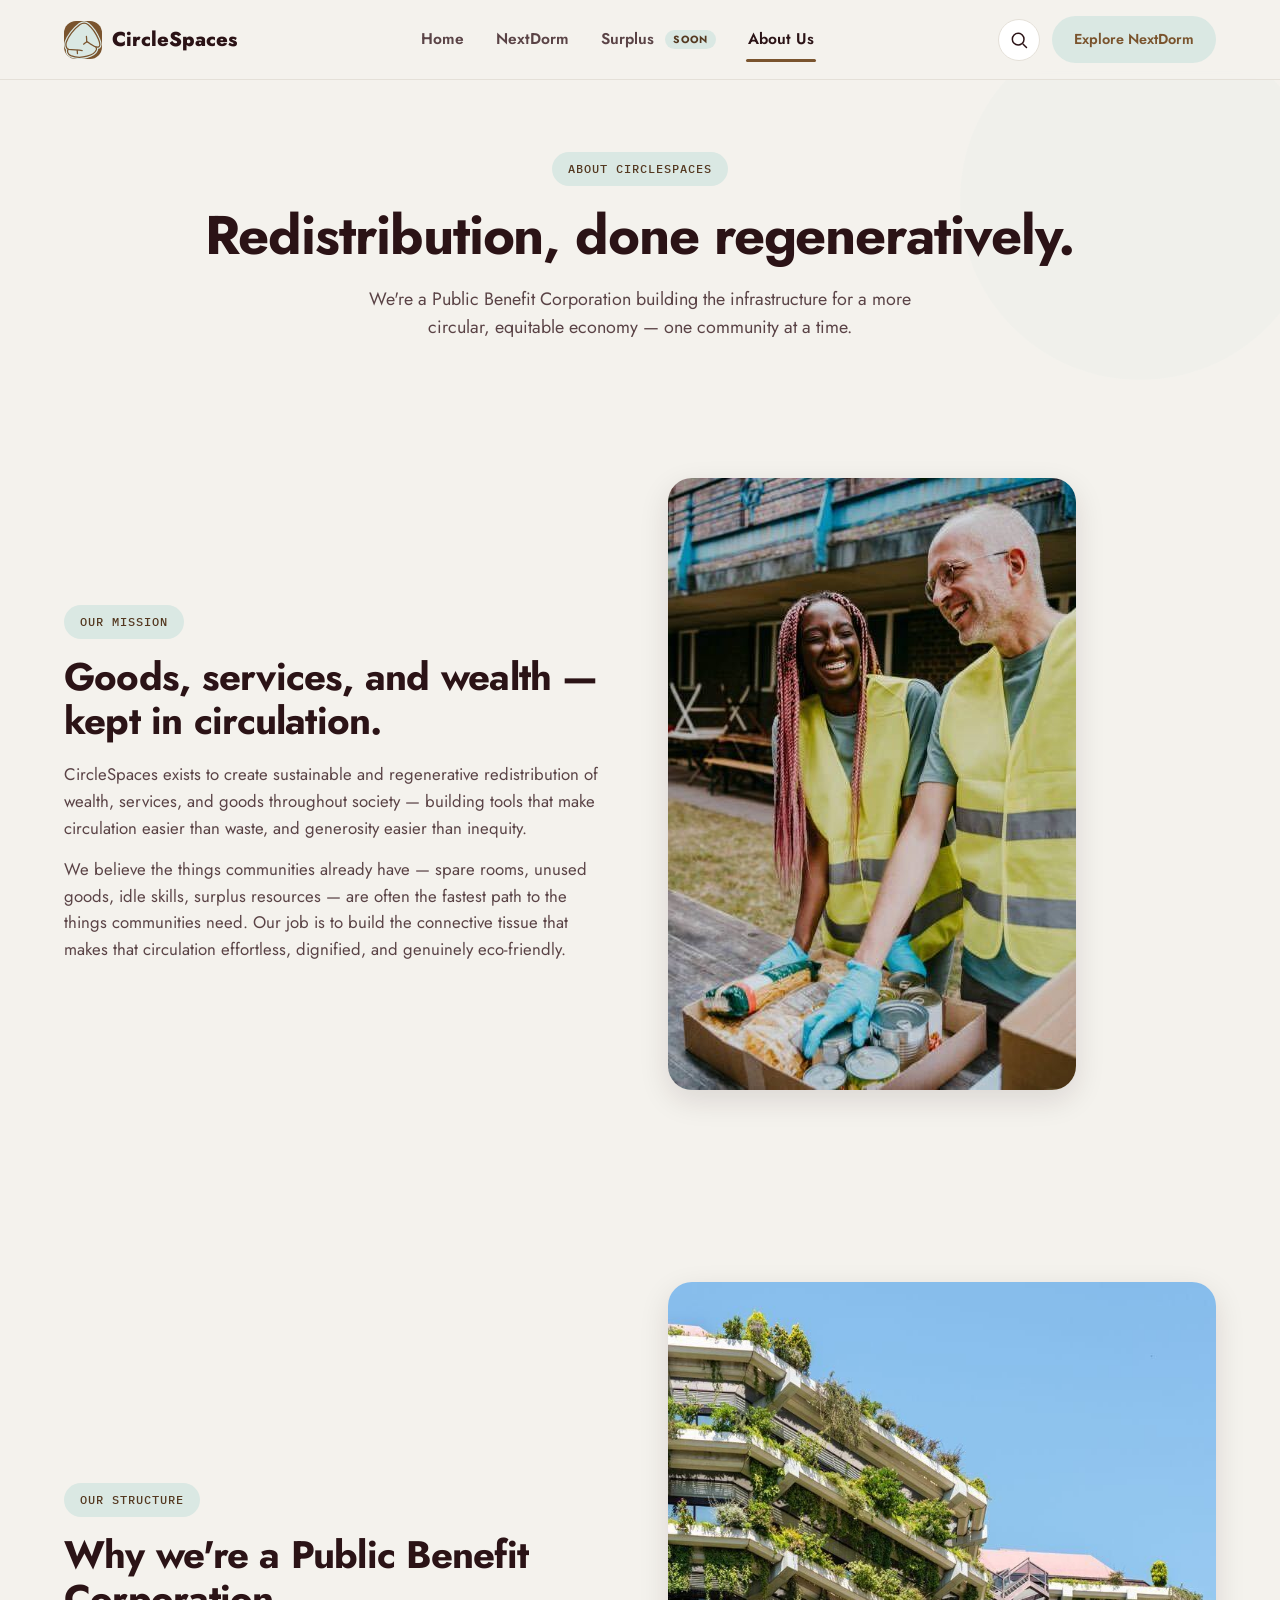
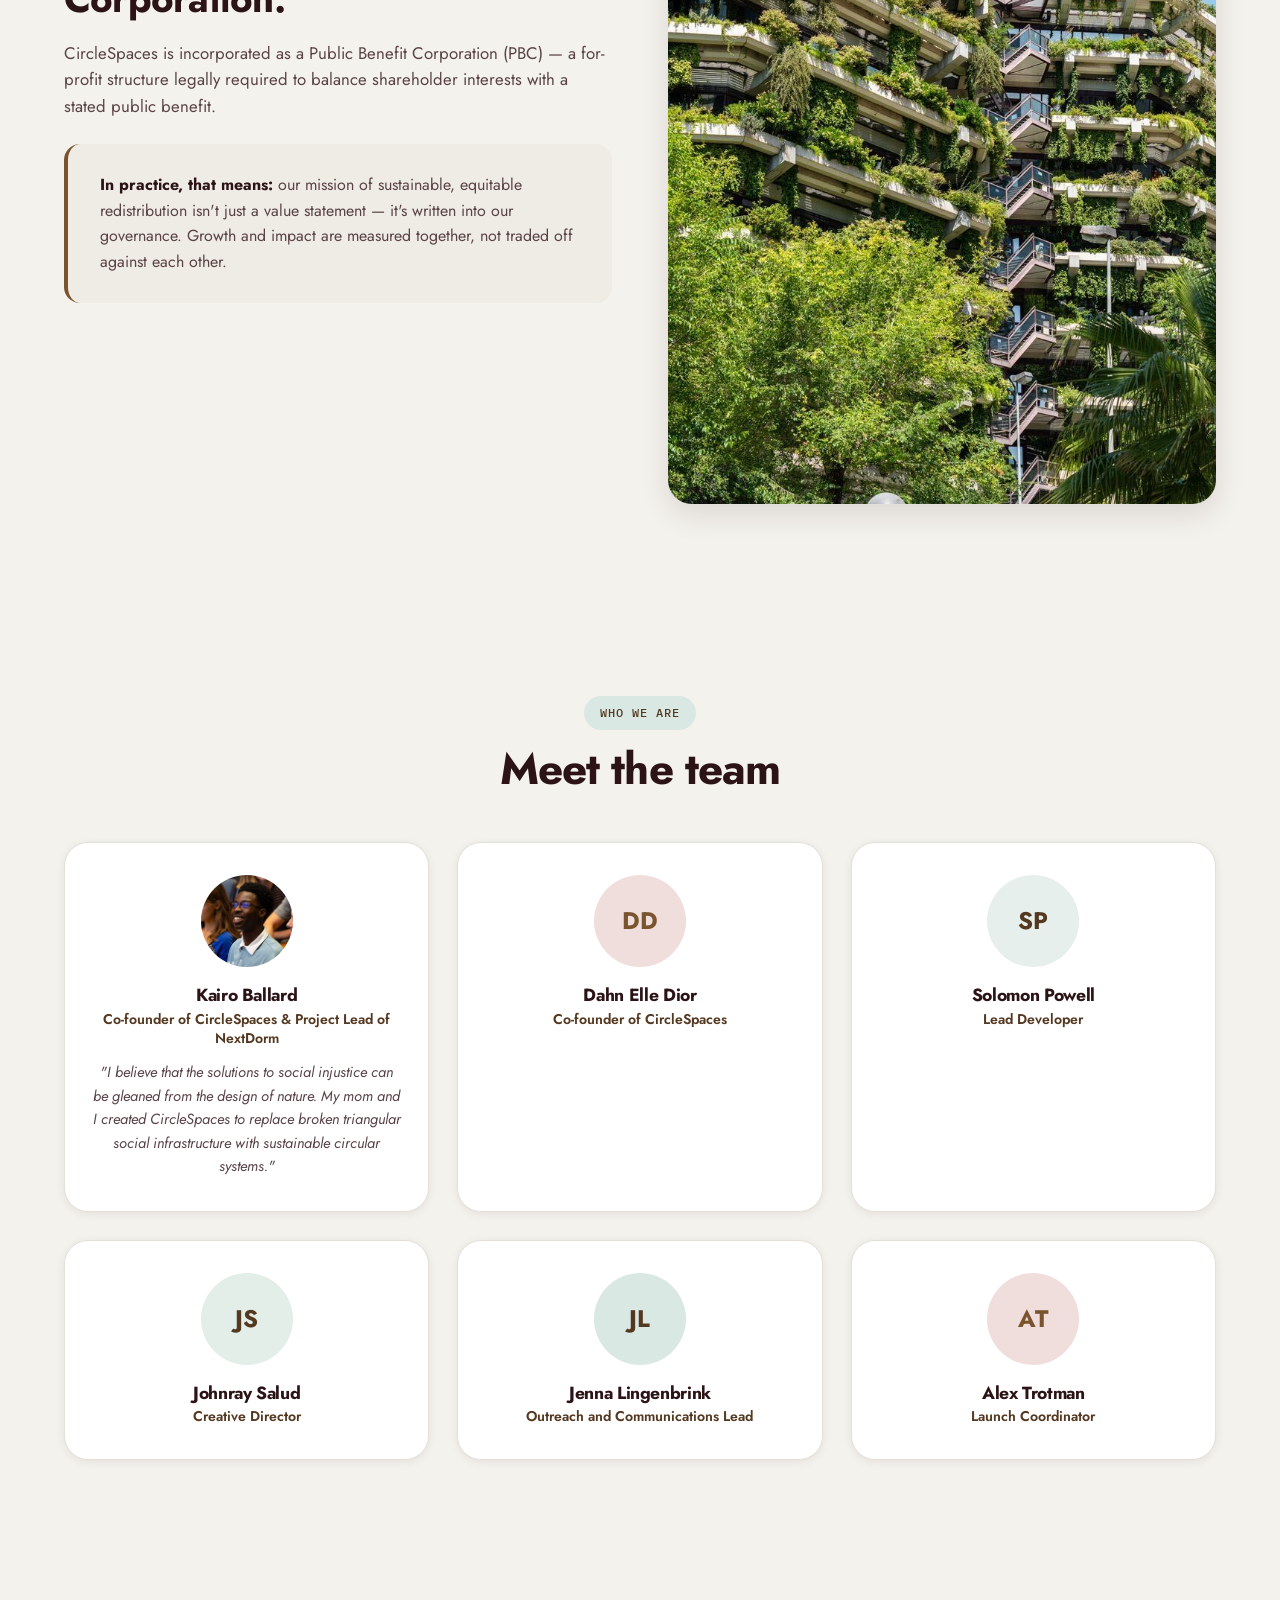
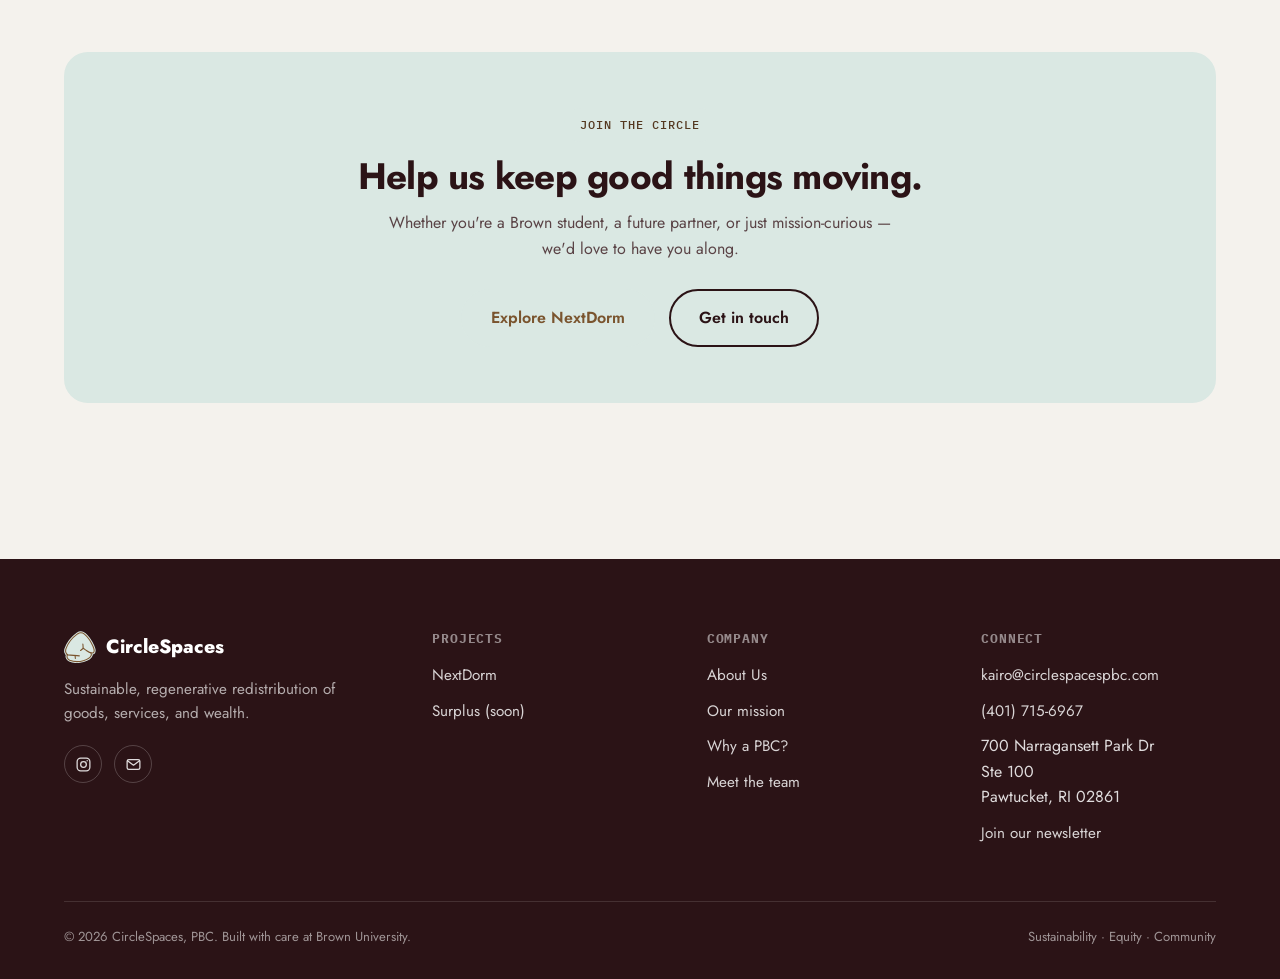
==== commit 0f8d1277: "Use transparent cutout mark (logo.svg) in footer instead of the tiled icon" ====
--- a/about/index.html
+++ b/about/index.html
@@ -177,7 +177,7 @@
     <div class="footer-top">
       <div>
         <div class="footer-brand">
-          <img src="/assets/brand/logo-icon.svg" alt="" width="32" height="32">
+          <img src="/assets/brand/logo.svg" alt="" width="32" height="32">
           CircleSpaces
         </div>
         <p class="footer-tagline">Sustainable, regenerative redistribution of goods, services, and wealth.</p>
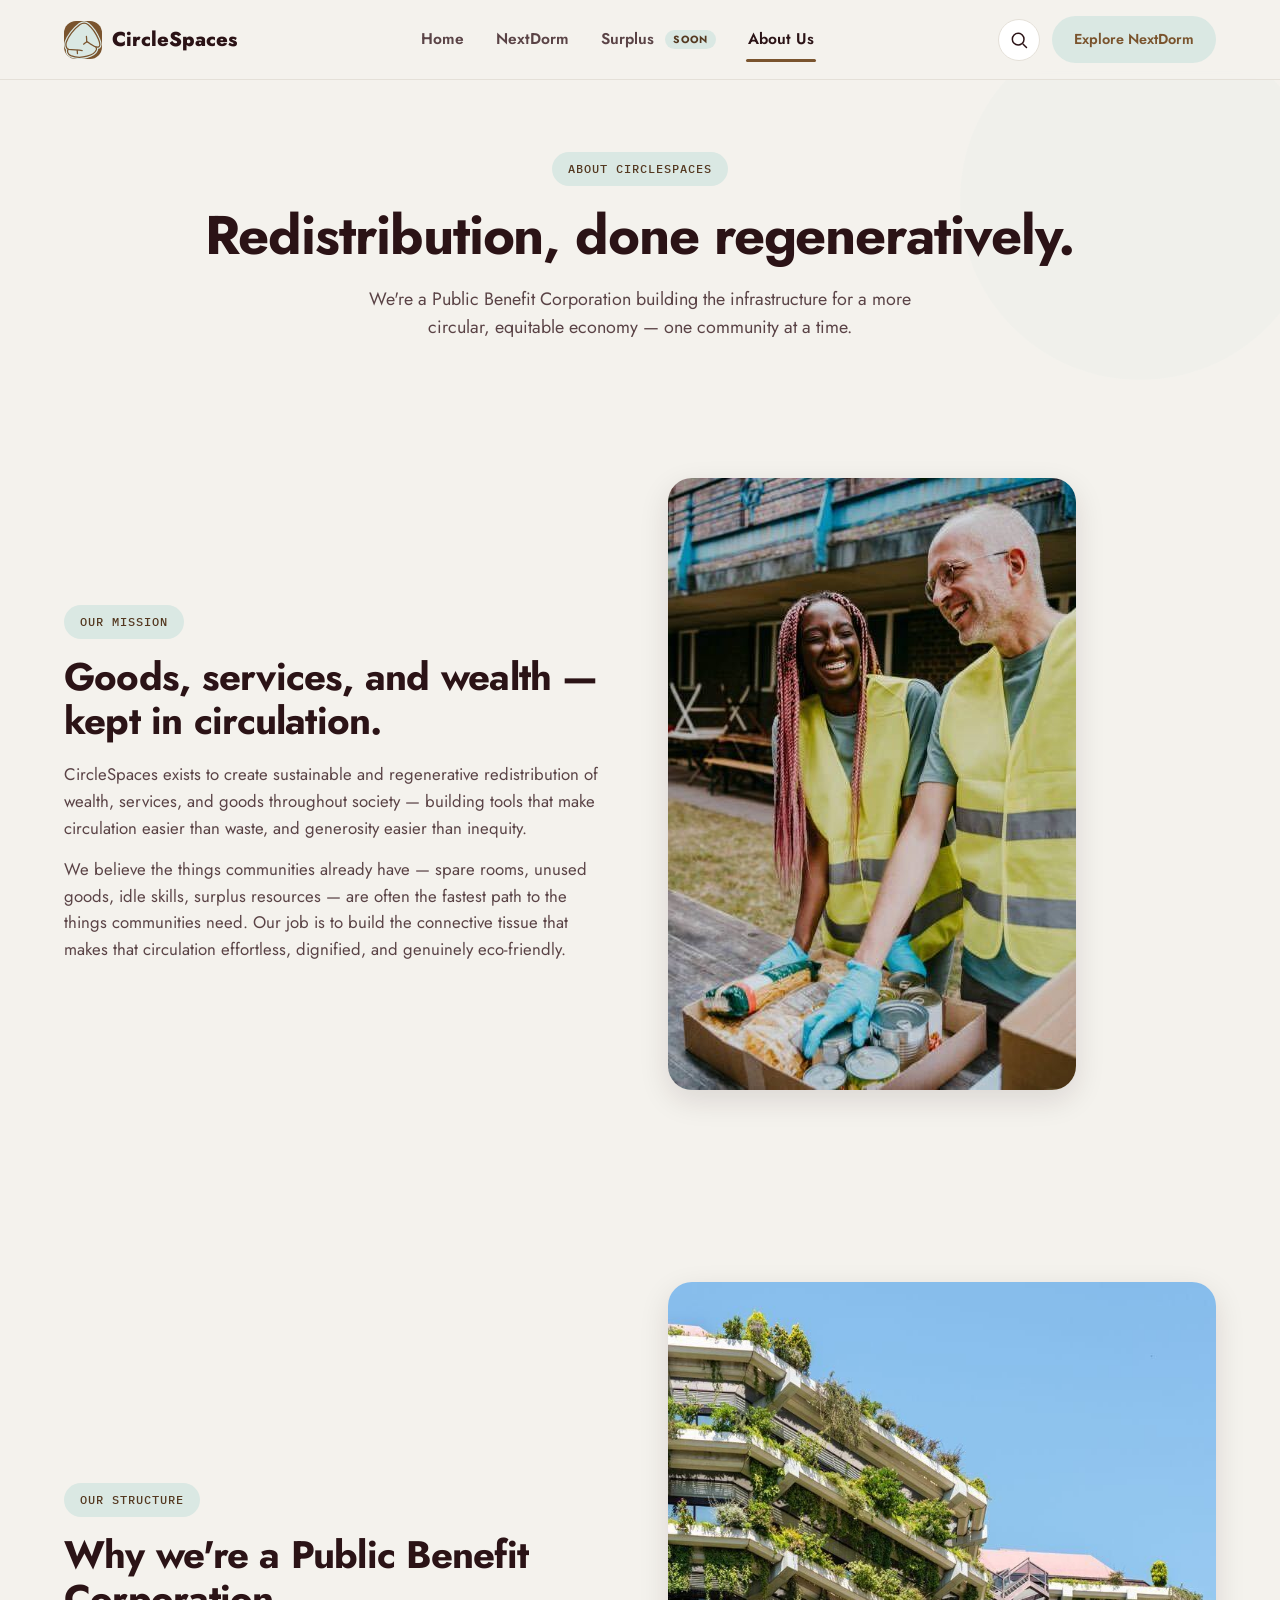
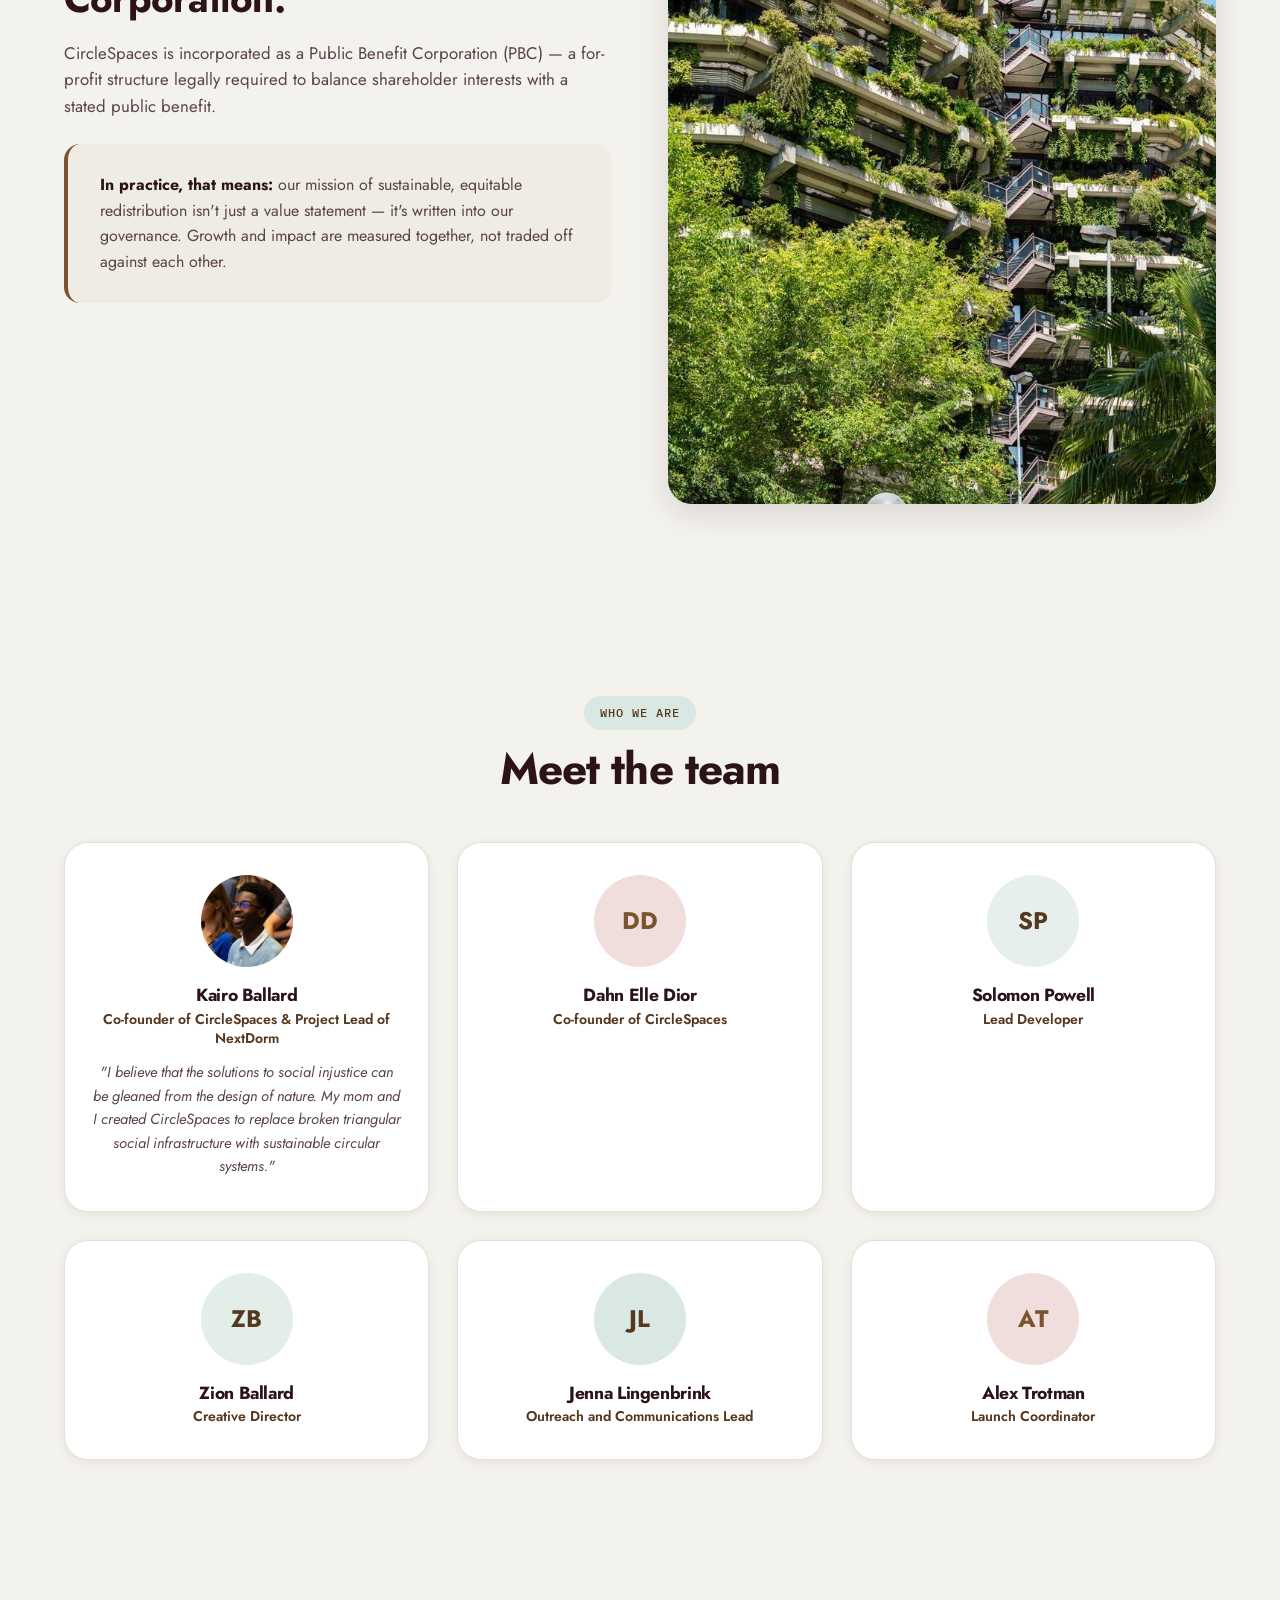
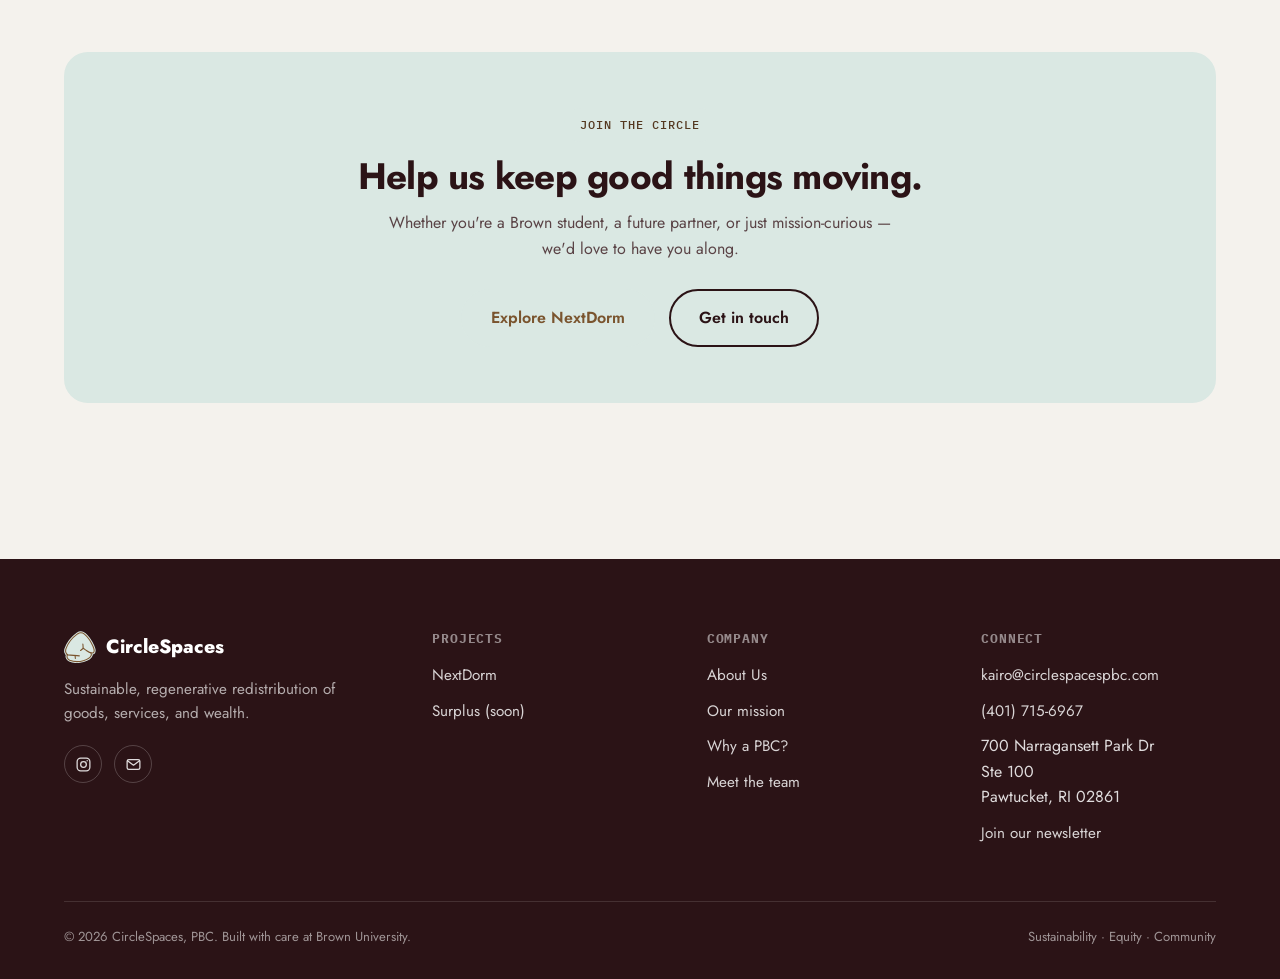
==== commit fdff4666: "Replace Johnray Salud with Zion Ballard on the team page" ====
--- a/about/index.html
+++ b/about/index.html
@@ -137,8 +137,8 @@
           <p class="team-role">Lead Developer</p>
         </div>
         <div class="card team-card">
-          <div class="team-avatar" style="background:#E3EEE8;color:var(--green-dark);">JS</div>
-          <h3>Johnray Salud</h3>
+          <div class="team-avatar" style="background:#E3EEE8;color:var(--green-dark);">ZB</div>
+          <h3>Zion Ballard</h3>
           <p class="team-role">Creative Director</p>
         </div>
         <div class="card team-card">
